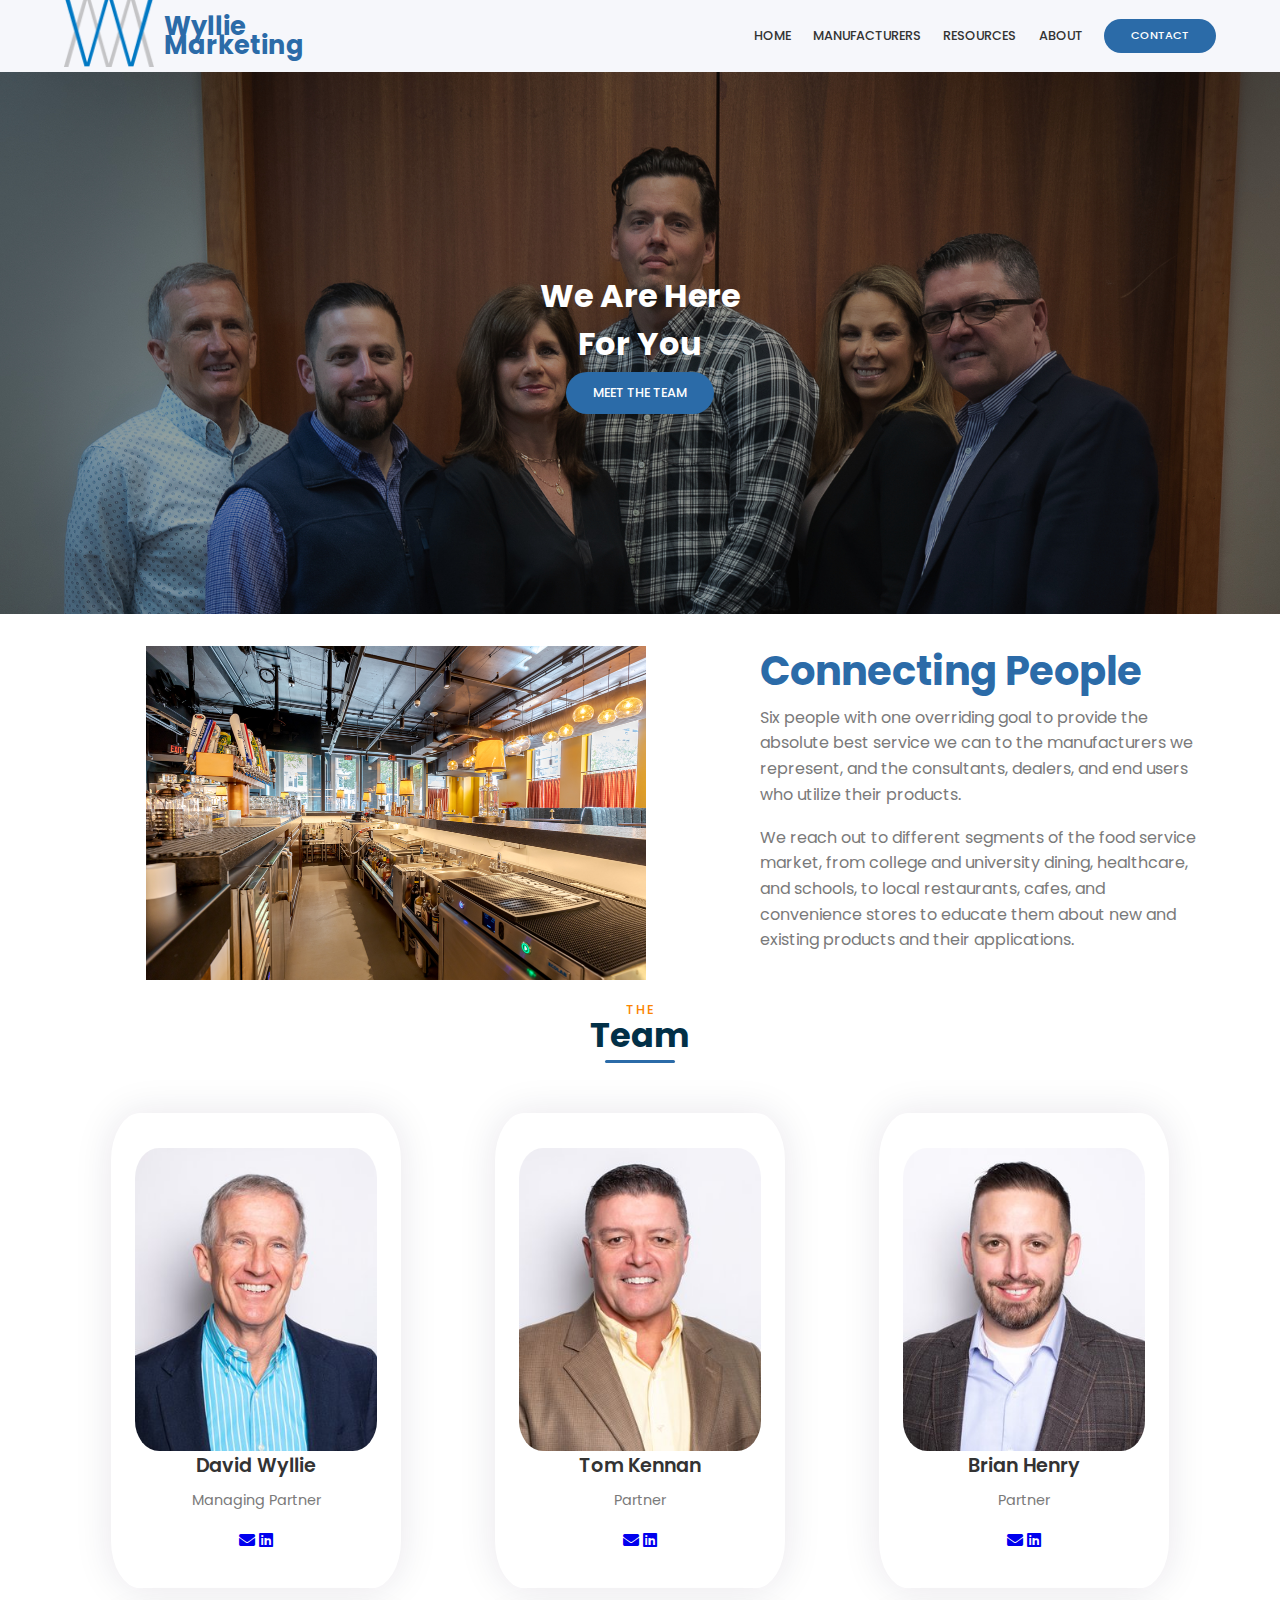
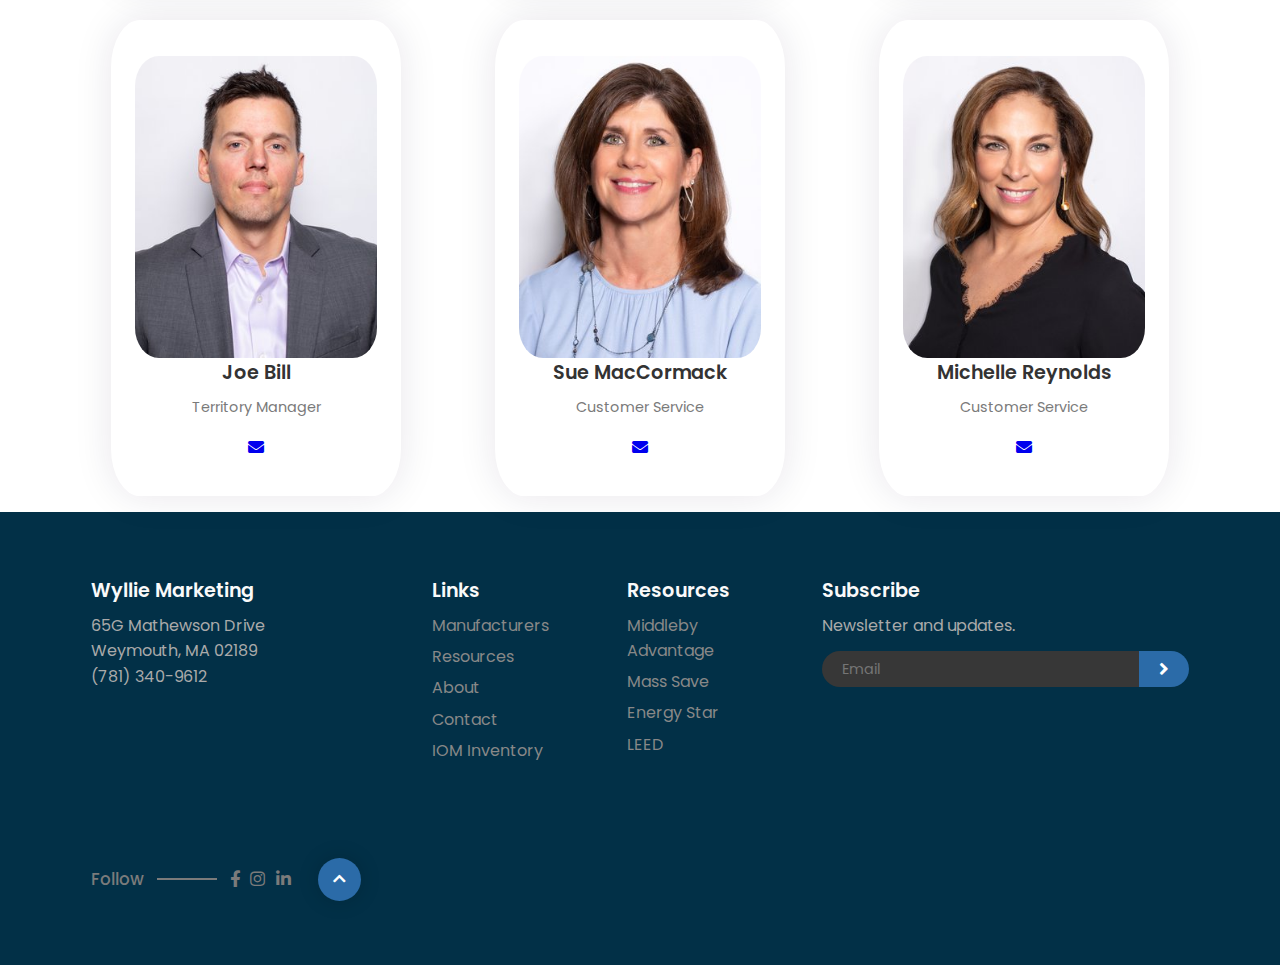
==== about.html @ b58ee543 "Add files via upload" ====
<!DOCTYPE html>
<html lang="en">
  <head>
    <meta charset="UTF-8" />
    <meta name="viewport" content="width=device-width, initial-scale=1.0" />
    <title>Wyllie Marketing</title>
    <link rel="icon" type="image/x-icon" href="./img/favicon/favicon.ico">
    <link
      rel="stylesheet"
      href="https://cdnjs.cloudflare.com/ajax/libs/font-awesome/5.15.1/css/all.min.css"
    />
    <link
      rel="stylesheet"
      href="https://unpkg.com/swiper/swiper-bundle.min.css"
    />
    <link rel="stylesheet" href="./css/style.css" />
  </head>
<body>
    <main>
        <header id="header">
        
            <nav>
              <div class="container">
                <div class="logo">
                  <img src="./img/wyllielogo.png" alt="logo" />
                  <h5>Wyllie Marketing</h5>
                </div>
    
                <div class="links">
                  <ul>
                    <li>
                      <a href="index.html">Home</a>
                    </li>
                    <li>
                      <a href="manufacturers.html">manufacturers</a>
                    </li>
                    <li>
                      <a href="resources.html">resources</a>
                    </li>
                    <li>
                      <a href="about.html">About</a>
                    </li>
                    <li>
                      <a href="contact.html" class="active">Contact</a>
                    </li>
                  </ul>
                </div>
    
                <div class="hamburger-menu">
                  <div class="bar"></div>
                </div>
              </div>
            </nav>
          </header>

          <div class="hero-about">
            <div class="container">
              <h1>We Are Here</h1>
              <h1>For You</h1>
              <a href="#team" class="btn">Meet The Team</a>
            </div>
            <div class="container">
              <h1></h1>
            </div>
          </div>

    <section>
        <div class="header-content">
            <div class="container grid-2">
              <div class="column-2 image">
                <img src="./img/krowne-pic1.png" class="img-element z-index" alt="" />
              </div>
  
              <div class="column-1">
                <h1 class="about-title">Connecting People</h1>
                <p class="text">
                    Six people with one overriding goal to provide the absolute best service we can to the 
                    manufacturers we represent, and the consultants, dealers, and end users who utilize 
                    their products.
                </p> 
                <p class="text">
                    We reach out to different segments of the food service market, from college and university 
                    dining, healthcare, and schools, to local restaurants, cafes, and convenience stores to 
                    educate them about new and existing products and their applications. 
                </p>
              </div>
  
            </div>
          </div>
    </section>

    <section class="Team" id="team">
        <div class="container">
          <div class="section-header">
            <h3 class="title" data-title="The">Team</h3>
          </div>

          <div class="cards">
            <div class="card-wrap">
             <div class="card" data-card="">
                <div class="card-content z-index">
                  <img src="./img/headshots/dw hs.jpg" class="" alt="" />
                  <h3 class="title-sm">David Wyllie</h3>
                  <p class="text">
                    Managing Partner
                  </p>
                  <a href="mailto: dwyllie@wyllie.com">
                    <i class="fas fa-envelope"></i>
                  </a>
                  <a href="https://www.linkedin.com/in/david-wyllie-03b94613/">
                    <i class="fab fa-linkedin"></i>
                  </a>
                </div>
              </div>
            </div>

            <div class="card-wrap">
              <div class="card" data-card="">
                <div class="card-content z-index">
                  <img src="./img/headshots/tk hs.jpg" class="" alt="" />
                  <h3 class="title-sm">Tom Kennan</h3>
                  <p class="text">
                    Partner 
                  </p>
                  <a href="mailto: tkeenan@wyllie.com">
                    <i class="fas fa-envelope"></i>
                  </a>
                  <a href="https://www.linkedin.com/in/tom-keenan-72b26346/">
                    <i class="fab fa-linkedin"></i>
                  </a>
                </div>
              </div>
            </div>

            <div class="card-wrap">
              <div class="card" data-card="">
                <div class="card-content z-index">
                  <img src="./img/headshots/bh hs.jpg" class="" alt="" />
                  <h3 class="title-sm">Brian Henry</h3>
                  <p class="text">
                    Partner
                  </p>
                  <a href="mailto: bhenry@wyllie.com">
                    <i class="fas fa-envelope"></i>
                  </a>
                  <a href="https://www.linkedin.com/in/brian-henry-3836955/">
                    <i class="fab fa-linkedin"></i>
                  </a>
                </div>
              </div>
            </div>
            <div class="card-wrap">
                <div class="card" data-card="">
                   <div class="card-content z-index">
                     <img src="./img/headshots/jb hs.jpg" class="" alt="" />
                     <h3 class="title-sm">Joe Bill</h3>
                     <p class="text">
                       Territory Manager
                     </p>
                     <a href="mailto: jbill@wyllie.com">
                       <i class="fas fa-envelope"></i>
                     </a>
                   </div>
                 </div>
               </div>
   
               <div class="card-wrap">
                 <div class="card" data-card="">
                   <div class="card-content z-index">
                     <img src="./img/headshots/sm hs.jpg" class="" alt="" />
                     <h3 class="title-sm">Sue MacCormack</h3>
                     <p class="text">
                        Customer Service 
                     </p>
                     <a href="mailto: smaccormack@wyllie.com">
                       <i class="fas fa-envelope"></i>
                     </a>
                   </div>
                 </div>
               </div>
   
               <div class="card-wrap">
                 <div class="card" data-card="">
                   <div class="card-content z-index">
                     <img src="./img/headshots/mr hs.jpg" class="" alt="" />
                     <h3 class="title-sm">Michelle Reynolds</h3>
                     <p class="text">
                        Customer Service
                     </p>
                     <a href="mailto: customerservice@wyllie.com">
                       <i class="fas fa-envelope"></i>
                     </a>
                   </div>
                 </div>
               </div>
          </div>
        </div>
      </section>


    </main>

    <footer class="footer">
      <div class="container">
        <div class="grid-4">
          <div class="grid-4-col footer-about">
            <h3 class="title-sm">Wyllie Marketing</h3>
            <p class="text">
              65G Mathewson Drive
            </p>
            <p class="text">Weymouth, MA 02189</p>
            <p class="text">(781) 340-9612</p>
          </div>

          <div class="grid-4-col footer-links">
            <h3 class="title-sm">Links</h3>
            <ul>
              <li>
                <a href="manufacturers.html">Manufacturers</a>
              </li>
              <li>
                <a href="resources.html">Resources</a>
              </li>
              <li>
                <a href="about.html">About</a>
              </li>
              <li>
                <a href="#contact">Contact</a>
              </li>
              <li>
                <a href="iom.html">IOM Inventory</a>
              </li>
            </ul>
          </div>

          <div class="grid-4-col footer-links">
            <h3 class="title-sm">Resources</h3>
            <ul>
              <li>
                <a href="https://www.middlebyadvantage.com/">Middleby Advantage</a>
              </li>
              <li>
                <a href="https://www.masssave.com/">Mass Save</a>
              </li>
              <li>
                <a href="https://www.energystar.gov/">Energy Star</a>
              </li>
              <li>
                <a href="https://www.usgbc.org/leed">LEED</a>
              </li>
            </ul>
          </div>

          <div class="grid-4-col footer-newstletter">
            <h3 class="title-sm">Subscribe</h3>
            <p class="text">
              Newsletter and updates.
            </p>
            <div class="footer-input-wrap">
              <input type="email" class="footer-input" placeholder="Email" />
              <a href="#" class="input-arrow">
                <i class="fas fa-angle-right"></i>
              </a>
            </div>
          </div>
        </div>

        <div class="bottom-footer">
         <div class="followme-wrap">
            <div class="followme">
              <h3>Follow</h3>
              <span class="footer-line"></span>
              <div class="social-media">
                <a href="https://www.facebook.com/WyllieMarketing">
                  <i class="fab fa-facebook-f"></i>
                </a>
                <a href="https://www.instagram.com/wyllie_marketing/">
                  <i class="fab fa-instagram"></i>
                </a>
                <a href="https://www.linkedin.com/company/808048/admin/">
                  <i class="fab fa-linkedin-in"></i>
                </a>
              </div>
            </div>

            <div class="back-btn-wrap">
              <a href="#" class="back-btn">
                <i class="fas fa-chevron-up"></i>
              </a>
            </div>
          </div>
        </div>
      </div>
    </footer>

    <script src="https://cdnjs.cloudflare.com/ajax/libs/jquery/3.5.1/jquery.min.js"></script>
    <script src="./js/isotope.pkgd.min.js"></script>
    <script src="https://unpkg.com/swiper/swiper-bundle.min.js"></script>
    <script src="./js/app.js"></script>
  </body>
</html>
---- css/style.css ----
@import url("https://fonts.googleapis.com/css2?family=Poppins:wght@100;200;300;400;500;600;700;800;900&display=swap");

:root {
  --dark-one: #333;
  --dark-two: #7a7a7a;
  --dark-three: #023047;
  --main-color: #2b6ba8;
  --light-one: #fff;
  --light-two: #f9fafb;
  --light-three: #f6f7fb;
  --hover-one: #FFB703;
  --hover-two: #FB8500;
}

/* Genral Styles */

*,
*::before,
*::after {
  margin: 0;
  padding: 0;
  box-sizing: border-box;
}

html {
  scroll-behavior: smooth;
}

body,
button,
input,
textarea {
  font-family: "Poppins", sans-serif;
}

a {
  text-decoration: none;
}

ul {
  list-style: none;
}

img {
  width: 100%;
}

.container {
  position: relative;
  z-index: 5;
  max-width: 92rem;
  width: 100%;
  padding: 0 4rem;
  margin: 0 auto;
}

.stop-scrolling {
  height: 100%;
  overflow: hidden;
}

.grid-2 {
  display: grid;
  grid-template-columns: repeat(2, 1fr);
  align-items: center;
  justify-content: center;
}

.text {
  font-size: 1.25rem;
  color: var(--dark-two);
  line-height: 1.6;
}

.column-1 {
  margin-right: 1.5rem;
  margin-left: 1.5rem;
}

.column-2 {
  margin-left: 1.5rem;
  margin-right: 1.5rem;
}

.image {
  position: relative;
  display: flex;
  align-items: center;
  justify-content: center;
}

.z-index {
  position: relative;
  z-index: 2;
}

.points {
  opacity: 0.3;
  position: absolute;
}

.section {
  padding: 7rem 0;
  overflow: hidden;
}

.section-header {
  text-align: center;
  margin-bottom: 1.5rem;
  color: var(--dark-three);
}

.title {
  position: relative;
  display: inline-block;
  padding-bottom: 1rem;
  line-height: 1;
  font-size: 2.8rem;
  margin-bottom: 0.6rem;
}

.title:before {
  content: attr(data-title);
  display: block;
  margin-bottom: 0.4rem;
  color: var(--hover-two);
  font-size: 1.15rem;
  font-weight: 500;
  text-transform: uppercase;
  letter-spacing: 3px;
}

.title:after {
  content: "";
  position: absolute;
  width: 90px;
  height: 5px;
  border-radius: 3px;
  background-color: var(--main-color);
  bottom: 0;
  left: 50%;
  transform: translateX(-50%);
}

.section-header .text {
  max-width: 600px;
  margin: 0 auto;
}

.title-sm {
  color: var(--dark-one);
  font-weight: 600;
  font-size: 1.6rem;
}

.points-sq {
  width: 210px;
}

.btn {
  display: inline-block;
  padding: 0.85rem 2rem;
  background-color: var(--main-color);
  color: var(--light-one);
  border-radius: 2rem;
  font-size: 1.05rem;
  text-transform: uppercase;
  font-weight: 500;
  transition: 0.3s;
  margin-top: 4px;
}

.btn:hover {
  background-color: var(--hover-two);
}

.btn.small {
  padding: 0.7rem 1.8rem;
  font-size: 1rem;
}

/* End Genral Styles */

/* Header */

header {
  width: 100%;
  background-color: var(--light-three);
  overflow: hidden;
  position: relative;
}

nav {
  width: 100%;
  position: relative;
  z-index: 50;
}

nav .container {
  display: flex;
  justify-content: space-between;
  height: 6rem;
  align-items: center;
}

.logo {
  display: flex;
  align-items: center;
}

.logo img {
  width: 90px;
  margin-right: 0.6rem;
  margin-top: -0.6rem;
}

.logo h5 {
  color: var(--main-color);
  font-size: 1.6rem;
  line-height: 1.2rem;
}

.links ul {
  display: flex;
}

.links a {
  display: inline-block;
  padding: 0.9rem 1.2rem;
  color: var(--dark-one);
  font-size: 1.05rem;
  text-transform: uppercase;
  font-weight: 500;
  line-height: 1;
  transition: 0.3s;
}

.links a.active {
  background-color: var(--main-color);
  color: var(--light-one);
  border-radius: 2rem;
  font-size: 1rem;
  padding: 0.9rem 2.1rem;
  margin-left: 1rem;
}

.links a:hover {
  color: var(--main-color);
}

.links a.active:hover {
  color: var(--light-one);
  background-color: var(--hover-two);
}

.hamburger-menu {
  width: 2.7rem;
  height: 3rem;
  z-index: 100;
  position: relative;
  display: none;
  align-items: center;
  justify-content: flex-end;
}

.hamburger-menu .bar {
  position: relative;
  width: 2.1rem;
  height: 3px;
  border-radius: 3px;
  background-color: var(--dark-one);
  transition: 0.5s;
}

.bar:before,
.bar:after {
  content: "";
  position: absolute;
  width: 2.1rem;
  height: 3px;
  border-radius: 3px;
  background-color: var(--dark-one);
  transition: 0.5s;
}

.bar:before {
  transform: translateY(-9px);
}

.bar:after {
  transform: translateY(9px);
}

nav.open .hamburger-menu .bar {
  background-color: transparent;
  transform: rotate(360deg);
}

nav.open .hamburger-menu .bar:before {
  transform: translateY(0) rotate(45deg);
  background-color: var(--light-one);
}

nav.open .hamburger-menu .bar:after {
  transform: translateY(0) rotate(-45deg);
  background-color: var(--light-one);
}

nav.open .links {
  transform: translateX(0);
}
.hero {
  background-color: var(--dark-one);
  background-image: url("../img/jade.jpg");
  background-repeat: no-repeat;
  background-size: cover;
  background-position: center;
  padding-top: 200px;
  padding-bottom: 200px;
  color: var(--light-one);
  text-align: left;
}
.header-content .container.grid-2 {
  grid-template-columns: 3.5fr 2.5fr;
  min-height: calc(50vh - 6rem);
  padding-bottom: 1rem;
  padding-top: 2rem;
  text-align: left;
  align-items: center;
}

.header-title {
  font-size: 3rem;
  line-height: 1.2;
  color: var(--dark-three);
}
.about-title {
  font-size: 2.5rem;
  line-height: 0.8;
  color: var(--main-color);
}

.header-content .text {
  margin: 2.15rem 0;
}

.header-content .image .img-element {
  max-width: 750px;
}

header .points1 {
  width: 420px;
  bottom: -75px;
  left: -150px;
}

header .points2 {
  width: 70%;
  top: 65%;
  left: 71%;
}

.letters {
  position: absolute;
  width: 13.5%;
  top: -5px;
  left: 15px;
  opacity: 0.06;
}

/* End header */

/* Services */

.cards {
  display: flex;
  justify-content: space-around;
  flex-wrap: wrap;
  width: 100%;
}

.card-wrap {
  position: relative;
  margin: 1.7rem 0.8rem;
}

.card {
  position: relative;
  width: 100%;
  max-width: 390px;
  min-height: 520px;
  background-color: var(--light-three);
  display: flex;
  align-items: center;
  justify-content: center;
  text-align: center;
  padding: 3rem 2rem;
  overflow: hidden;
  transition: 0.3s;
}

.card:before {
  content: attr(data-card);
  position: absolute;
  top: -15px;
  right: -15px;
  font-size: 6rem;
  font-weight: 800;
  line-height: 1;
  color: var(--main-color);
  opacity: 0.025;
}

.card:after {
  content: "";
  position: absolute;
  width: 100%;
  height: 0px;
  bottom: 0;
  left: 0;
  background-color: var(--main-color);
  transition: 0.3s;
}

.card-wrap:hover .card {
  transform: translateY(-15px);
}

.card-wrap:hover .card:after {
  height: 8px;
}

.icon {
  width: 90px;
  margin-bottom: 1.7rem;
}

.card .title-sm {
  line-height: 0.8;
}

.card .text {
  font-size: 1.15rem;
  margin: 1.8rem 0;
}

.services .points1 {
  bottom: -50px;
  left: -125px;
  opacity: 0.2;
  pointer-events: none;
}

.services .points2 {
  bottom: -70px;
  right: -65px;
  opacity: 0.2;
  pointer-events: none;
}

/* End Services */

/* Portfolio */

.portfolio {
  position: relative;
  width: 100%;
  background-color: var(--light-two);
}

.background-bg {
  position: absolute;
  width: 100%;
  height: 500px;
  top: 0;
  left: 0;
  background-color: var(--dark-three);
}

.portfolio .title,
.portfolio .title:before {
  color: var(--light-one);
}

.portfolio .title:after {
  background-color: var(--light-one);
}

.filter {
  width: 100%;
  display: flex;
  align-items: center;
  justify-content: center;
  flex-wrap: wrap;
}

.filter-btn {
  border: none;
  outline: none;
  background-color: transparent;
  margin: 0.45rem 0.4rem;
  padding: 0.85rem 1.8rem;
  color: var(--light-one);
  text-transform: uppercase;
  font-weight: 500;
  font-size: 1.1rem;
  line-height: 1;
  cursor: pointer;
  border-radius: 2rem;
  transition: 0.3s;
}

.filter-btn.active {
  background-color: var(--light-one);
  color: var(--main-color);
}

.grid {
  width: 100%;
  margin: 1.5rem 0;
  height:fit-content;
}

.grid-item {
  width:33.33%;
  padding: 1rem 1.2rem;
  display: flex;
  justify-content: center;
}

.gallery-image {
  position: relative;
  overflow: hidden;
  border-radius: 16px;
  height: 330px;
  width: 100%;
  cursor: pointer;
}

.gallery-image img {
  position: absolute;
  height: 105%;
  width: fit-content(90%);
  top: 50%;
  left: 50%;
  transform: translate(-50%, -50%);
  transform-origin: center;
  transition: 0.5s;
}

.gallery-image .img-overlay {
  position: absolute;
  width: 100%;
  height: 100%;
  top: 0;
  left: 0;
  z-index: 2;
  color: var(--light-one);
  background-color: rgb(43, 107, 168, .55);
  display: flex;
  flex-direction: column;
  align-items: center;
  justify-content: flex-end;
  padding: 2rem 3.2rem;
  opacity: 0;
  transition: 0.5s;
}

.img-overlay .plus {
  position: relative;
  margin: auto 0;
}

.plus:before,
.plus:after {
  content: "";
  position: absolute;
  width: 4.5rem;
  height: 3px;
  top: 50%;
  left: 50%;
  transform: translate(-50%, -50%);
  background-color: var(--light-one);
  border-radius: 3px;
}

.plus:before {
  transform: translate(-50%, -50%) rotate(-90deg);
}

.img-description {
  width: 100%;
}

.img-overlay h3 {
  font-weight: 600;
  text-transform: uppercase;
  font-size: 1.5rem;
}

.img-overlay h5 {
  font-size: 1.15rem;
  font-weight: 300;
}

.gallery-image:hover .img-overlay {
  opacity: 1;
}

.gallery-image:hover img {
  transform: translate(-50%, -50%) scale(1.1);
}

.line_card {
  display: flex;
  justify-content: center;
  bottom: auto;
  cursor: pointer;
}

/* End Portfolio */

/* Resources */

.banner {
  background: var(--dark-three);
  padding: 4em 0 4em 0;
  text-align: center;
  color: var(--light-one);
}

.service-grid {
  display: grid;
  gap: 1rem;
  grid-template-columns: repeat(auto-fit, minmax(15rem, 1fr))
}

.stacked {
  display: grid;
}

.stacked > * {
  grid-column: 1 / 2;
  grid-row: 1 / 2;
}

.service-card {
  aspect-ratio: 1 / 1.2;
  /* border: 3px solid hotpink; */
  box-shadow: 0 .25rem 1rem rgb(0 0 0/ .1);
}

.card__content {
  background-color: white;
  align-self: flex-end;
  margin: .5rem .5rem 2rem;
  padding: .5rem;
  /* box-shadow: 0 .25rem 1rem rgb(0 0 0/ .1); */
}

.card__title {
  font-size: 1.5rem;
  line-height: 1.1;
  color: var(--main-color)
}
.card__link {
  font-size: 1.25rem;
}

.service-card__img {
  aspect-ratio: 1 / 1;
  width: 100%;
  object-fit: cover;
}


/* End Resources */

/* Contact */

.contact {
  position: relative;
  width: 100%;
  padding: 13.5rem 0 8.5rem;
}

.contact:before,
.contact:after {
  content: "";
  position: absolute;
  width: 100%;
  z-index: -1;
  left: 0;
}

.contact:before {
  top: 0;
  height: 40%;
  background: url("../img/map.png") center center / cover;
}

.contact:after {
  top: 40%;
  height: 60%;
  background: var(--main-color) center bottom / cover;
}

.contact-box {
  width: 100%;
  background-color: var(--light-one);
  width: 100%;
  border-radius: 45px;
  padding: 5.5rem 4.5rem;
  display: grid;
  grid-template-columns: repeat(2, 1fr);
}

.contact-info {
  padding-right: 2rem;
}

.contact-form {
  padding-left: 2rem;
}

.contact-info .title:after {
  left: 0;
  transform: initial;
}

.information-wrap {
  margin-top: 2rem;
}

.information {
  display: flex;
  align-items: center;
}

.information:not(:last-child) {
  margin-bottom: 1.3rem;
}

.contact-icon {
  min-width: 67px;
  height: 67px;
  display: inline-block;
  border-radius: 50%;
  background-color: var(--main-color);
  color: var(--light-one);
  text-align: center;
  font-size: 1.4rem;
  margin-right: 1rem;
}

.contact-icon i {
  line-height: 67px;
}

.info-text {
  font-size: 1.3rem;
  display: inline-block;
}

.contact-form .title:after {
  display: none;
}

.contact-form .title {
  margin: 0;
}

.contact-form .row {
  width: 100%;
  display: grid;
  grid-template-columns: repeat(auto-fit, minmax(130px, 1fr));
  grid-column-gap: 0.6rem;
}

.contact-input {
  padding: 1.2rem 2.1rem;
  margin: 0.6rem 0;
  border: none;
  outline: none;
  background: #f3f3f3;
  border-radius: 4rem;
  font-weight: 600;
  font-size: 1.25rem;
  transition: 0.3s;
}

.contact-input::placeholder {
  font-weight: 400;
}

.contact-input.textarea {
  resize: none;
  min-height: 280px;
  border-radius: 2rem;
}

.contact-input:hover {
  background: #ececec;
}

.contact-input:focus {
  background: #eaeaea;
}

.contact-input .btn {
  margin-top: 0.6rem;
}

/* End Contact */

/* About */
.hero-about {
  background-color: var(--dark-one);
  background-image: url("../img/headshots/group-shot.jpg");
  background-repeat: no-repeat;
  background-size: cover;
  background-position: center;
  padding-top: 200px;
  padding-bottom: 200px;
  color: var(--light-one);
  text-align: center;
}


.card {
  display: grid;
  grid-template-rows: repeat(3, auto);
  }
.card {
  box-shadow: 0 0 2.4em rgba(25, 0, 58, 0.1);
  padding: 1em 1em;
  border-radius: 0.6em;
  color: #1f003b;
  cursor: pointer;
  transition: 0.3s;
  background-color: var(--light-one);
  border-radius: 10%;
}
.card .img-container {
  width: 15em;
  height: 16em;
  background-color: var(--main-color);
  padding: 0.5em;
  border-radius: 10%;
  margin: 0 auto 2em auto;
}
.card img {
  border-radius: 10%;
}
/*End About */

/* Footer */

.footer {
  background-color: var(--dark-three);
  padding: 6rem 0;
}

.footer .grid-4 {
  display: grid;
  grid-template-columns: 3.5fr 2fr 2fr 3fr;
}

.grid-4-col {
  padding: 0 1.7rem;
}

.footer .title-sm {
  color: #fafafa;
  margin-bottom: 0.9rem;
}

.footer .text {
  color: #aaa;
}

.footer-links a {
  color: #888;
  font-size: 1.25rem;
  display: inline-block;
  margin-bottom: 0.4rem;
  transition: 0.3s;
}

.footer-links a:hover {
  color: var(--main-color);
}

.footer-input-wrap {
  display: grid;
  grid-template-columns: auto 50px;
  width: 100%;
  height: 50px;
  border-radius: 30px;
  overflow: hidden;
  margin-top: 1.2rem;
}

.footer-input {
  background: #373737;
  color: #333;
  outline: none;
  border: none;
  padding: 0 1.5rem;
  font-size: 1.1rem;
  transition: 0.3s;
}

.input-arrow {
  color: #fff;
  background-color: var(--main-color);
  display: flex;
  align-items: center;
  justify-content: center;
  font-size: 1.45rem;
  transition: 0.3s;
}

.input-arrow:hover {
  background-color: var(--hover-two);
}

.focus {
  background: #fff;
}

.bottom-footer {
  margin-top: 5.5rem;
  padding: 0 1.7rem;
  display: flex;
  align-items: center;
  justify-content: space-between;
}

.copyright .text {
  color: #7b7b7b;
  font-size: 1.2rem;
  display: inline-block;
  text-align: center;
}

.copyright .text span {
  color: var(--main-color);
  cursor: pointer;
}

.followme-wrap {
  display: flex;
}

.followme {
  display: flex;
  align-items: center;
}

.followme h3 {
  color: #7b7b7b;
  font-weight: 500;
  font-size: 1.3rem;
}

.followme .footer-line {
  width: 60px;
  height: 2px;
  background-color: #7b7b7b;
  margin: 0 1.2rem;
  display: inline-block;
}

.social-media a {
  color: #7b7b7b;
  font-size: 1.3rem;
  margin-right: 0.4rem;
  transition: 0.3s;
}

.social-media a:hover {
  color: var(--main-color);
}

.back-btn-wrap {
  position: relative;
  margin-left: 2.5rem;
}

.back-btn {
  display: flex;
  align-items: center;
  justify-content: center;
  height: 55px;
  width: 55px;
  background-color: var(--main-color);
  border-radius: 50%;
  color: #fff;
  font-size: 1.2rem;
  box-shadow: 0 0 20px 1px rgba(0, 0, 0, 0.15);
  transition: 0.3s;
  position: relative;
  z-index: 2;
}

.back-btn:hover {
  background-color: var(--hover-two);
}

.back-btn-wrap:before {
  content: "";
  position: absolute;
  width: 60px;
  height: 60px;
  background-color: #fff;
  z-index: 1;
  top: 50%;
  left: 50%;
  transform: translate(-50%, -50%) scale(0.7);
  border-radius: 50%;
  opacity: 0.08;
  animation: scale 1.2s ease-out infinite 1s;
}

@keyframes scale {
  0% {
    transform: translate(-50%, -50%) scale(1);
    opacity: 0.15;
  }

  100% {
    transform: translate(-50%, -50%) scale(1.6);
    opacity: 0;
  }
}

/* End Footer */

/* Responsive */

@media (max-width: 1280px) {
  .text {
    font-size: 1rem;
  }

  .title {
    font-size: 2.1rem;
    padding-bottom: 0.65rem;
  }

  .title:before {
    margin-bottom: 0.2rem;
    font-size: 0.8rem;
    letter-spacing: 2px;
  }

  .title:after {
    height: 3.5px;
    width: 70px;
  }

  .title-sm {
    font-size: 1.2rem;
  }

  .btn {
    padding: 0.75rem 1.7rem;
    font-size: 0.8rem;
  }

  .btn.small {
    padding: 0.65rem 1.6rem;
    font-size: 0.7rem;
  }

  .section-header .text {
    max-width: 500px;
  }

  .section {
    padding: 4.5rem 0;
  }

  .column-1 {
    margin-right: 1rem;
  }

  .column-2 {
    margin-left: 1rem;
  }

  header .points1 {
    width: 270px;
    bottom: -50px;
    left: -75px;
  }

  header .points2 {
    width: 340px;
  }

  header .letters {
    width: 11%;
  }

  .header-content .image .img-element {
    max-width: 500px;
  }

  nav .container {
    height: 4.5rem;
  }

  .header-content .container.grid-2 {
    min-height: calc(50vh - 4.5rem);
    padding-bottom: 1.5rem;
  }

  .logo {
    width: 65px;
  }

  .links a {
    font-size: 0.8rem;
    padding: 0.65rem 0.7rem;
  }

  .links a.active {
    font-size: 0.7rem;
    padding: 0.7rem 1.7rem;
    margin-left: 0.6rem;
  }

  .header-title {
    font-size: 2.6rem;
  }

  .header-content .text {
    margin: 1.1rem 0;
  }

  .card {
    min-height: 390px;
    max-width: 290px;
    padding: 2.2rem 1.5rem;
  }

  .icon {
    width: 65px;
    margin-bottom: 0.8rem;
  }

  .card .text {
    font-size: 0.9rem;
    margin: 1rem 0;
  }

  .card:before {
    font-size: 5rem;
  }

  .card-wrap {
    margin: 1rem 0.6rem;
  }

  .services .points1 {
    left: -60px;
  }

  .points-sq {
    width: 150px;
  }

  .grid {
    margin: 0.8rem 0;
  }

  .grid-item {
    padding: 0.8rem;
  }

  .gallery-image {
    height: 225;
    max-width: 325px;
  }

  .gallery-image .img-overlay {
    padding: 1.4rem 2rem;
  }

  .plus:before,
  .plus:after {
    width: 2.8rem;
  }

  .img-overlay h3 {
    font-size: 1.1rem;
  }

  .img-overlay h5 {
    font-size: 0.8rem;
  }

  .background-bg {
    height: 370px;
  }

  .filter-btn {
    padding: 0.6rem 1.45rem;
    font-size: 0.7rem;
  }

  .contact {
    padding: 9rem 0 6rem 0;
  }

  .contact-form {
    padding-left: 1rem;
  }

  .contact-info {
    padding-right: 1rem;
  }

  .contact-box {
    padding: 3.6rem 3rem;
  }

  .information-wrap {
    margin-top: 1.2rem;
  }

  .contact-icon {
    min-width: 50px;
    height: 50px;
    font-size: 1rem;
    margin-right: 0.8rem;
  }

  .contact-icon i {
    line-height: 50px;
  }

  .info-text {
    font-size: 1.05rem;
  }

  .contact-input {
    font-size: 0.9rem;
    padding: 0.9rem 1.6rem;
    margin: 0.4rem 0;
  }

  .hireme {
    padding: 8rem 0;
  }

  .footer {
    padding: 4rem 0;
  }

  .footer-links a {
    font-size: 1rem;
  }

  .footer .title-sm {
    margin-bottom: 0.5rem;
  }

  .footer-input-wrap {
    height: 36px;
    margin-top: 0.8rem;
  }

  .footer-input {
    font-size: 0.9rem;
    padding: 0 1.2rem;
  }

  .input-arrow {
    font-size: 1.2rem;
  }

  .copyright .text {
    font-size: 0.95rem;
  }

  .followme h3 {
    font-size: 1.05rem;
  }

  .followme .footer-line {
    margin: 0 0.8rem;
  }

  .social-media a {
    font-size: 1.05rem;
  }

  .back-btn-wrap {
    margin-left: 1.3rem;
  }

  .back-btn {
    width: 43px;
    height: 43px;
    font-size: 0.9rem;
  }

  .back-btn-wrap:before {
    width: 45px;
    height: 45px;
  }
}

@media (max-width: 850px) {
  .grid-2 {
    grid-template-columns: 1fr !important;
  }

  .column-1 {
    margin-right: 0;
    margin-bottom: 1rem;
  }

  .column-2 {
    margin-left: 0;
    margin-top: 1rem;
  }

  .hamburger-menu {
    display: flex;
  }

  .header-content {
    margin-top: 1rem;
  }

  .header-title {
    font-size: 2.3rem;
  }

  .header-content .image {
    max-width: 400px;
    margin: 0 auto;
  }

  header .column-1 {
    max-width: 550px;
    margin: 0 auto;
  }

  .links {
    position: fixed;
    width: 100%;
    height: 100vh;
    top: 0;
    right: 0;
    background-color: #252525;
    display: flex;
    align-items: center;
    justify-content: center;
    text-align: center;
    transform: translateX(100%);
    transition: 0.5s;
  }

  .links ul {
    flex-direction: column;
  }

  .links a {
    color: var(--light-one);
  }

  .links a.active {
    margin-left: 0;
    margin: 0.5rem 0;
  }

  .header-content .container.grid-2 {
    min-height: 50vh;
  }

  .letters,
  header .half-circle2,
  header .points1,
  header .wave2 {
    display: none;
  }

  header .half-circle1 {
    bottom: 55%;
    left: 23%;
  }

  header .circle {
    left: 8%;
    bottom: 40%;
  }

  header .wave1 {
    bottom: 87%;
    left: 75%;
  }

  header .square {
    top: initial;
    bottom: 5%;
    left: 13%;
  }

  header .triangle {
    right: 14%;
    bottom: 63%;
  }

  header .points2 {
    width: 280px;
    bottom: -10px;
    left: 60%;
  }

  header .xshape {
    left: 90%;
    top: 54%;
  }

  .grid-item {
    width: 50%;
  }

  .gallery-image {
    height: 210px;
    max-width: 270px;
  }

  .background-bg {
    height: 340px;
  }

  .review-nav {
    bottom: 3rem;
  }

  .contact-box {
    grid-template-columns: 1fr;
    padding: 3.2rem 2.7rem;
  }

  .contact-info {
    padding-right: 0;
    padding-bottom: 0.5rem;
  }

  .contact-form {
    padding-left: 0;
    padding-top: 0.5rem;
  }

  .information-wrap {
    margin-top: 0.7rem;
  }

  .information:not(:last-child) {
    margin-bottom: 0.8rem;
  }

  .contact-input.textarea {
    min-height: 220px;
  }

  .contact:before {
    height: 25%;
  }

  .contact:after {
    height: 75%;
    top: 25%;
  }

  .footer .grid-4 {
    grid-template-columns: repeat(2, 1fr);
    max-width: 500px;
    margin: 0 auto;
    text-align: center;
  }

  .footer-about {
    grid-column: 1 / 3;
  }

  .footer-newstletter {
    grid-column: 1 / 3;
  }

  .grid-4-col {
    margin: 1rem 0;
    padding: 0;
  }

  .footer-input-wrap {
    max-width: 300px;
    margin: 0.95rem auto 0 auto;
    grid-template-columns: auto 45px;
  }

  .bottom-footer {
    flex-direction: column;
    justify-items: center;
    align-items: center;
    padding: 1.5rem 0 0 0;
    margin-top: 2.5rem;
    position: relative;
  }

  .bottom-footer:before {
    content: "";
    position: absolute;
    width: 90%;
    max-width: 500px;
    height: 1px;
    background-color: #7b7b7b;
    top: 0;
    left: 50%;
    transform: translate(-50%, -50%);
  }

  .followme-wrap {
    margin-top: 0.8rem;
  }
}

@media (max-width: 600px) {
  .grid-item {
    width: 100%;
  }
}

@media (max-width: 560px) {
  .container {
    padding: 0 2rem;
  }

  .title {
    font-size: 1.8rem;
  }

  .text {
    font-size: 0.92rem;
  }

  .overlay.overlay-lg .shape {
    height: 28px;
  }

  .overlay.overlay-lg .shape.wave {
    height: initial;
    width: 52px;
  }

  .overlay.overlay-lg .shape.xshape {
    height: 22px;
  }

  .records .container {
    grid-template-columns: 1fr;
  }

  .records .half-circle {
    top: 50%;
    left: 50px;
  }

  .records .wave2 {
    bottom: 50%;
    right: 20px;
    left: initial;
  }

  .records .xshape {
    right: 70px;
  }

  .records .square2 {
    bottom: 90px;
    right: 40px;
  }

  .testi-content {
    margin-top: 1rem;
  }

  .review {
    padding: 1.5rem 1rem;
  }

  .review-text {
    font-size: 0.9rem;
  }

  .review-nav {
    bottom: 1.5rem;
    font-size: 1.3rem;
  }

  .swiper-button-next {
    right: 1.3rem;
  }

  .swiper-button-prev {
    right: 3rem;
  }

  .contact {
    padding: 8rem 0 5rem 0;
  }

  .contact-info {
    display: none;
  }

  .contact-box {
    padding: 2.3rem 2rem;
    border-radius: 30px;
  }

  .contact:before {
    background-size: 200%;
  }

  .contact-form .row {
    grid-column-gap: 0.3rem;
  }

  .contact-input {
    font-size: 0.8rem;
    padding: 0.8rem 1.4rem;
    margin: 0.25rem 0;
  }
}

/* End Responsive */
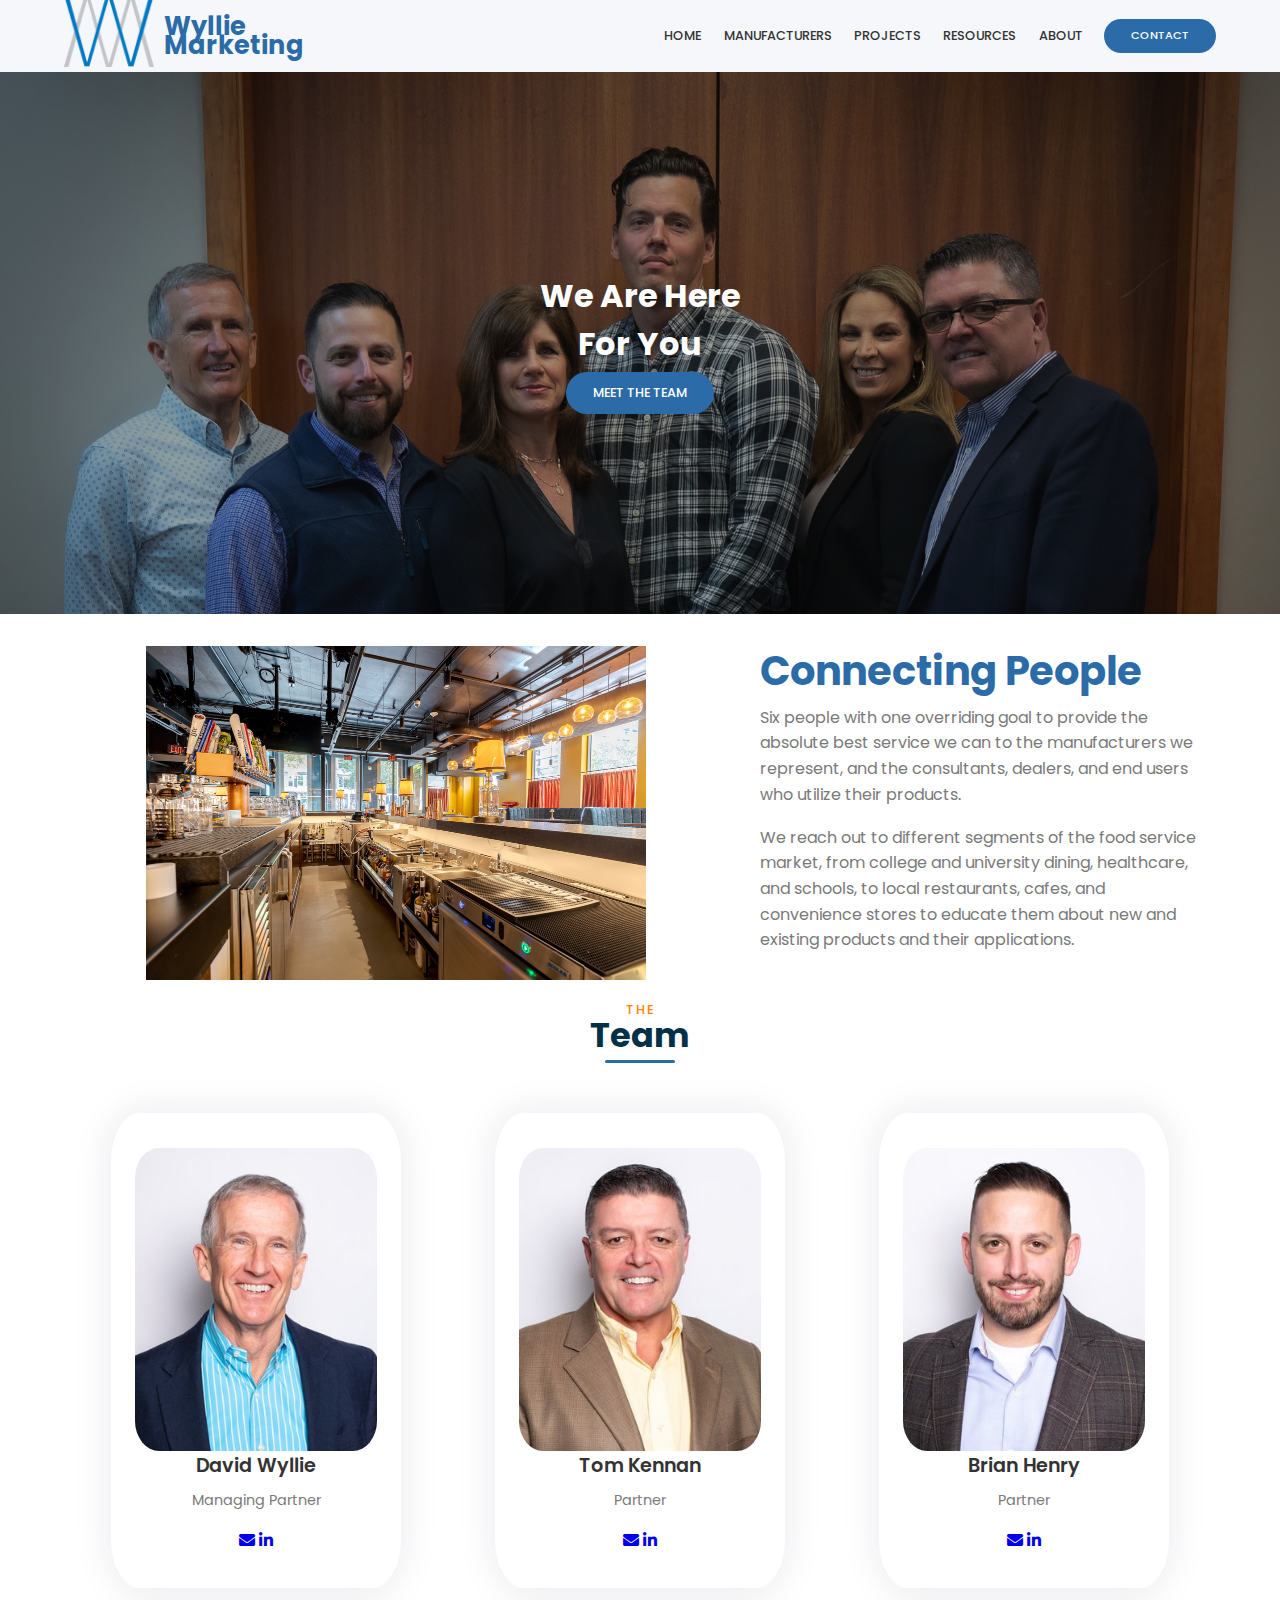
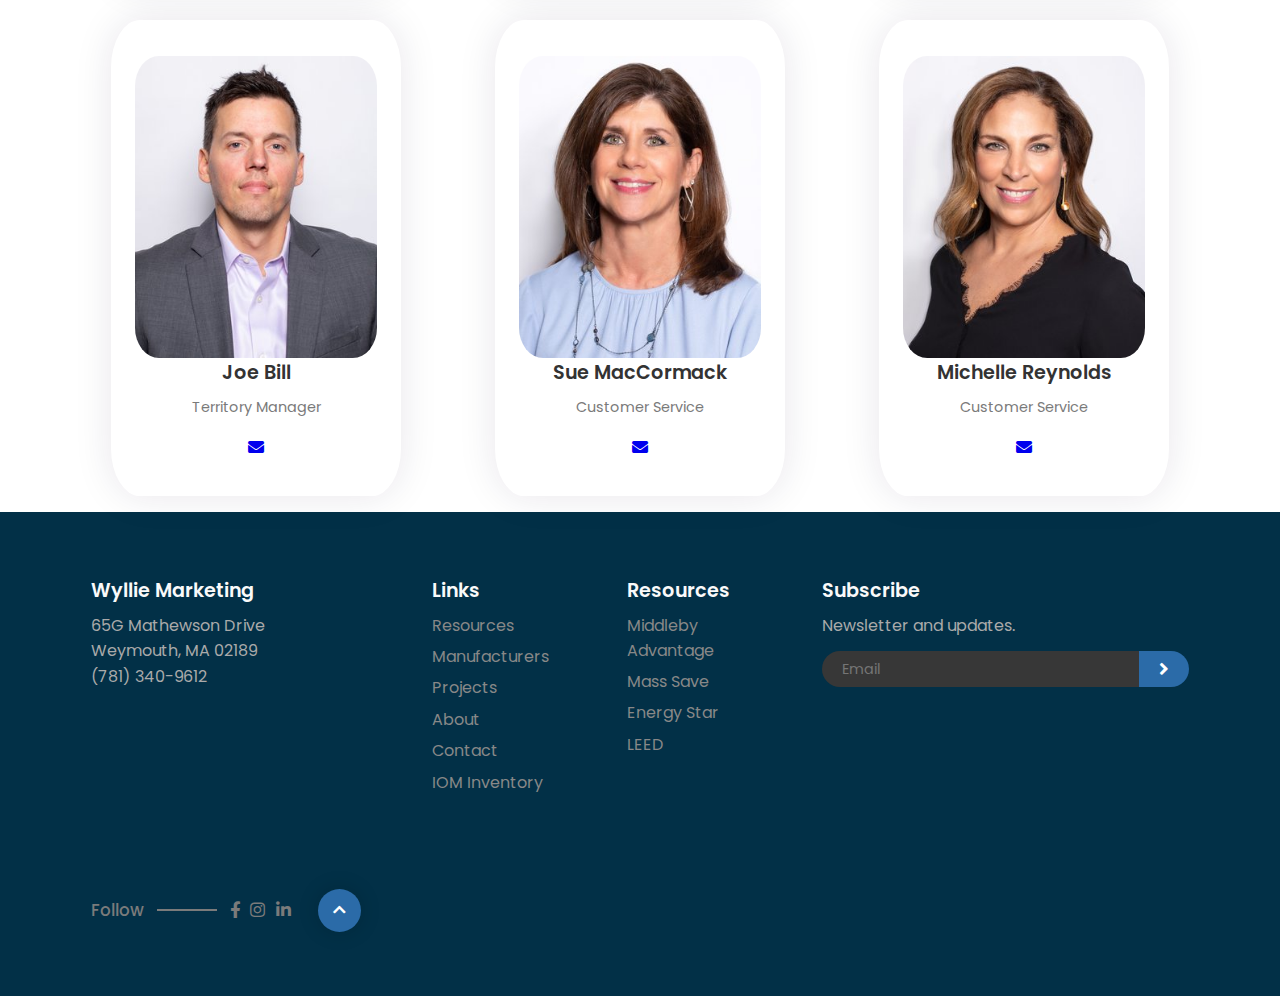
==== commit 4e79f371: "Add files via upload" ====
--- a/about.html
+++ b/about.html
@@ -35,6 +35,9 @@
                       <a href="manufacturers.html">manufacturers</a>
                     </li>
                     <li>
+                      <a href="projects.html">projects</a>
+                    </li>
+                    <li>
                       <a href="resources.html">resources</a>
                     </li>
                     <li>
@@ -45,7 +48,7 @@
                     </li>
                   </ul>
                 </div>
-    
+                    
                 <div class="hamburger-menu">
                   <div class="bar"></div>
                 </div>
@@ -108,7 +111,7 @@
                     <i class="fas fa-envelope"></i>
                   </a>
                   <a href="https://www.linkedin.com/in/david-wyllie-03b94613/">
-                    <i class="fab fa-linkedin"></i>
+                    <i class="fab fa-linkedin-in"></i>
                   </a>
                 </div>
               </div>
@@ -126,7 +129,7 @@
                     <i class="fas fa-envelope"></i>
                   </a>
                   <a href="https://www.linkedin.com/in/tom-keenan-72b26346/">
-                    <i class="fab fa-linkedin"></i>
+                    <i class="fab fa-linkedin-in"></i>
                   </a>
                 </div>
               </div>
@@ -144,7 +147,7 @@
                     <i class="fas fa-envelope"></i>
                   </a>
                   <a href="https://www.linkedin.com/in/brian-henry-3836955/">
-                    <i class="fab fa-linkedin"></i>
+                    <i class="fab fa-linkedin-in"></i>
                   </a>
                 </div>
               </div>
@@ -216,16 +219,19 @@
             <h3 class="title-sm">Links</h3>
             <ul>
               <li>
+                <a href="resources.html">Resources</a>
+              </li>
+              <li>
                 <a href="manufacturers.html">Manufacturers</a>
               </li>
               <li>
-                <a href="resources.html">Resources</a>
+                <a href="projects.html">Projects</a>
               </li>
               <li>
                 <a href="about.html">About</a>
               </li>
               <li>
-                <a href="#contact">Contact</a>
+                <a href="contact.html">Contact</a>
               </li>
               <li>
                 <a href="iom.html">IOM Inventory</a>
--- a/css/style.css
+++ b/css/style.css
@@ -532,8 +532,8 @@
   position: relative;
   overflow: hidden;
   border-radius: 16px;
-  height: 330px;
-  width: 100%;
+  height: 250px;
+  width: 290px;
   cursor: pointer;
 }
 
@@ -1203,7 +1203,7 @@
   }
 
   .background-bg {
-    height: 370px;
+    height: 400px;
   }
 
   .filter-btn {
@@ -1437,7 +1437,7 @@
   }
 
   .background-bg {
-    height: 340px;
+    height: 400px;
   }
 
   .review-nav {
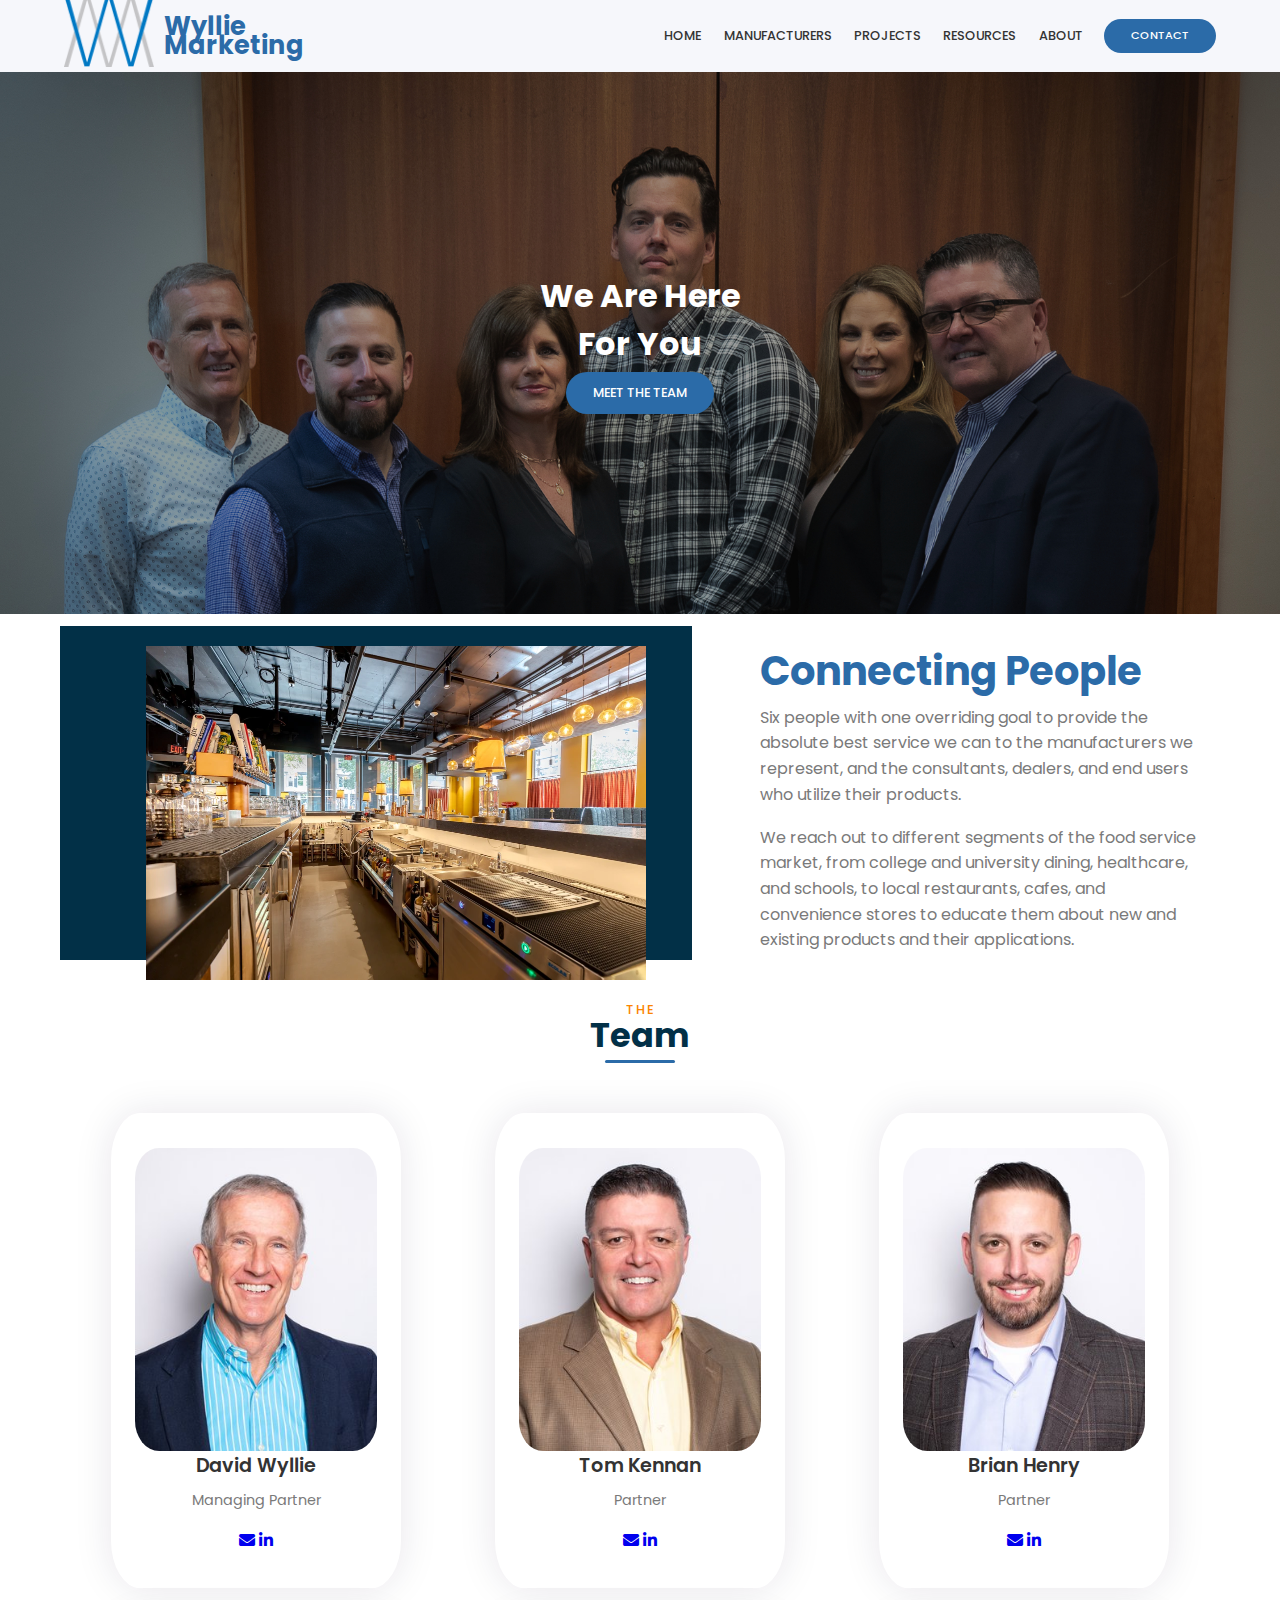
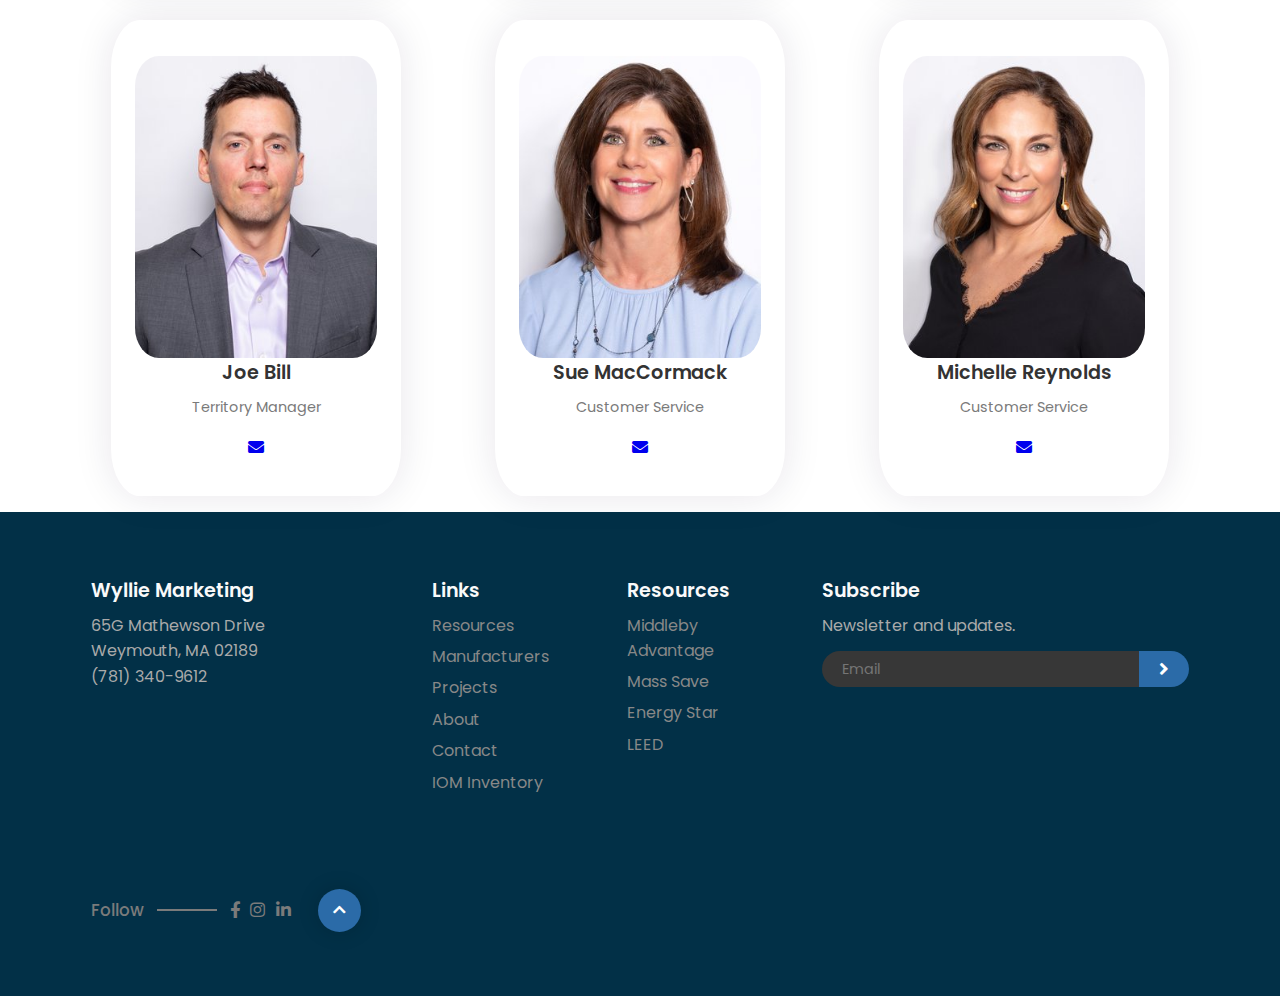
==== commit d015863c: "Add files via upload" ====
--- a/about.html
+++ b/about.html
@@ -71,7 +71,8 @@
         <div class="header-content">
             <div class="container grid-2">
               <div class="column-2 image">
-                <img src="./img/krowne-pic1.png" class="img-element z-index" alt="" />
+                <img src="./img/krowne.webp" class="img-element z-index" alt="" />
+                <div class="color-box"></div>
               </div>
   
               <div class="column-1">
--- a/css/style.css
+++ b/css/style.css
@@ -311,7 +311,7 @@
 }
 .hero {
   background-color: var(--dark-one);
-  background-image: url("../img/jade.jpg");
+  background-image: url("../img/banner.webp");
   background-repeat: no-repeat;
   background-size: cover;
   background-position: center;
@@ -327,6 +327,20 @@
   padding-top: 2rem;
   text-align: left;
   align-items: center;
+}
+.color-box {
+  position: absolute;
+  right: 0;
+  top: 0;
+  background: var(--dark-three);
+  height: 100%;
+  width: 100%;
+  z-index: -1;
+  transform: translate(-20px, -20px);
+  transition: bottom 1s;
+}
+.color-box:hover {
+  bottom: 40px;
 }
 
 .header-title {
@@ -620,6 +634,302 @@
 
 /* End Portfolio */
 
+/* Projects */
+
+.project {
+  position: relative;
+  width: 100%;
+  background-color: var(--light-two);
+}
+
+.background-bg {
+  position: absolute;
+  width: 100%;
+  height: 500px;
+  top: 0;
+  left: 0;
+  background-color: var(--dark-three);
+}
+
+.project .title,
+.project .title:before {
+  color: var(--light-one);
+}
+
+.project .title:after {
+  background-color: var(--light-one);
+}
+
+.filter {
+  width: 100%;
+  display: flex;
+  align-items: center;
+  justify-content: center;
+  flex-wrap: wrap;
+}
+
+.filter-btn {
+  border: none;
+  outline: none;
+  background-color: transparent;
+  margin: 0.45rem 0.4rem;
+  padding: 0.85rem 1.8rem;
+  color: var(--light-one);
+  text-transform: uppercase;
+  font-weight: 500;
+  font-size: 1.1rem;
+  line-height: 1;
+  cursor: pointer;
+  border-radius: 2rem;
+  transition: 0.3s;
+}
+
+.filter-btn.active {
+  background-color: var(--light-one);
+  color: var(--main-color);
+}
+
+.grid {
+  width: 100%;
+  margin: 1.5rem 0;
+  height:fit-content;
+}
+
+.grid-item {
+  width:33.33%;
+  padding: 1rem 1.2rem;
+  display: flex;
+  justify-content: center;
+}
+
+.gallery-image {
+  position: relative;
+  overflow: hidden;
+  border-radius: 16px;
+  height: 250px;
+  width: 290px;
+  cursor: pointer;
+}
+
+.gallery-image img {
+  position: absolute;
+  height: 105%;
+  width: fit-content(90%);
+  top: 50%;
+  left: 50%;
+  transform: translate(-50%, -50%);
+  transform-origin: center;
+  transition: 0.5s;
+}
+
+.gallery-image .img-overlay {
+  position: absolute;
+  width: 100%;
+  height: 100%;
+  top: 0;
+  left: 0;
+  z-index: 2;
+  color: var(--light-one);
+  background-color: rgb(43, 107, 168, .55);
+  display: flex;
+  flex-direction: column;
+  align-items: center;
+  justify-content: flex-end;
+  padding: 2rem 3.2rem;
+  opacity: 0;
+  transition: 0.5s;
+}
+
+.img-overlay .plus {
+  position: relative;
+  margin: auto 0;
+}
+
+.plus:before,
+.plus:after {
+  content: "";
+  position: absolute;
+  width: 4.5rem;
+  height: 3px;
+  top: 50%;
+  left: 50%;
+  transform: translate(-50%, -50%);
+  background-color: var(--light-one);
+  border-radius: 3px;
+}
+
+.plus:before {
+  transform: translate(-50%, -50%) rotate(-90deg);
+}
+
+.img-description {
+  width: 100%;
+}
+
+.img-overlay h3 {
+  font-weight: 600;
+  text-transform: uppercase;
+  font-size: 1.5rem;
+}
+
+.img-overlay h5 {
+  font-size: 1.15rem;
+  font-weight: 300;
+}
+
+.gallery-image:hover .img-overlay {
+  opacity: 1;
+}
+
+.gallery-image:hover img {
+  transform: translate(-50%, -50%) scale(1.1);
+}
+
+.line_card {
+  display: flex;
+  justify-content: center;
+  bottom: auto;
+  cursor: pointer;
+}
+
+/*Preview*/
+
+.project-preview{
+  z-index: 6;
+  position: fixed;
+  left: 0; right: 0; bottom: 70%; top: 0;
+  min-height: 100dvh;
+  width: 100%;
+  background: rgba(0, 0, 0, .85);
+  display: none;
+  align-items: center;
+  justify-content: center;
+}
+.project-preview .preview{
+  display: none;
+  padding: 0.2rem; 
+  text-align: center;
+  position: relative;
+  top: 5%;
+  margin: 1rem; 
+  width: fit-content;
+  background: #fff;
+}
+.project-preview .preview img{
+  width: 80%;
+}
+.project-preview .preview.active{
+  display: inline-block;
+}
+.project-preview .preview h3{
+  font-size: 2rem;
+  color: var(--dark-three);
+}
+.project-preview .preview p{
+  font-size: 1.5rem;
+  color: var(--dark-two);
+}
+.project-preview .preview h5{
+  font-size: 1rem;
+  color: var(--hover-one);
+  font-weight: 400;
+}
+
+
+/*SLIDER*/
+
+.slider{
+  width: 1000px;
+  max-width: 100dvw;
+  height: 800px;
+  margin: auto;
+  position: relative;
+  overflow: hidden;
+}
+.slider .list{
+  position: absolute;
+  width: max-content;
+  height: 100%;
+  left: 0;
+  top: 0;
+  display: flex;
+  transition: 1s;
+}
+.slider .list img{
+  width: 1000px;
+  max-width: 100dvw;
+  height: 100%;
+  object-fit: cover;
+}
+.slider .buttons{
+  position: absolute;
+  top: 45%;
+  left: 5%;
+  width: 90%;
+  display: flex;
+  justify-content: space-between;
+}
+.slider .close{
+  position: absolute;
+  top: 1rem;
+  right: 1rem;
+  font-size: 1.5rem;
+}
+.slider .close button{
+  width: 50px;
+  height: 50px;
+  border-radius: 50%;
+  background-color: #fff5;
+  color: #fff;
+  border: none;
+  font-family: monospace;
+  font-weight: bold;
+}
+.slider .buttons button{
+  width: 50px;
+  height: 50px;
+  border-radius: 50%;
+  background-color: #fff5;
+  color: #fff;
+  border: none;
+  font-family: monospace;
+  font-weight: bold;
+}
+/*
+.slider .dots{
+  position: absolute;
+  bottom: 10px;
+  left: 0;
+  color: #fff;
+  width: 100%;
+  margin: 0;
+  padding: 0;
+  display: flex;
+  justify-content: center;
+}
+.slider .dots li{
+  list-style: none;
+  width: 10px;
+  height: 10px;
+  background-color: #fff;
+  margin: 10px;
+  border-radius: 20px;
+  transition: 0.5s;
+}
+.slider .dots li.active{
+  width: 30px;
+}
+*/
+@media screen and (max-width: 500px){
+  .slider{
+      height: 300px;
+      width: 500px;
+  }
+}
+
+
+/* End Projects */
+
 /* Resources */
 
 .banner {
@@ -696,7 +1006,7 @@
 .contact:before {
   top: 0;
   height: 40%;
-  background: url("../img/map.png") center center / cover;
+  background: url("../img/map.webp") center center / cover;
 }
 
 .contact:after {
@@ -835,7 +1145,7 @@
   box-shadow: 0 0 2.4em rgba(25, 0, 58, 0.1);
   padding: 1em 1em;
   border-radius: 0.6em;
-  color: #1f003b;
+  color: #e70c1b;
   cursor: pointer;
   transition: 0.3s;
   background-color: var(--light-one);
@@ -1642,3 +1952,7 @@
 }
 
 /* End Responsive */
+
+/* Projects */
+
+/* End Projects */
